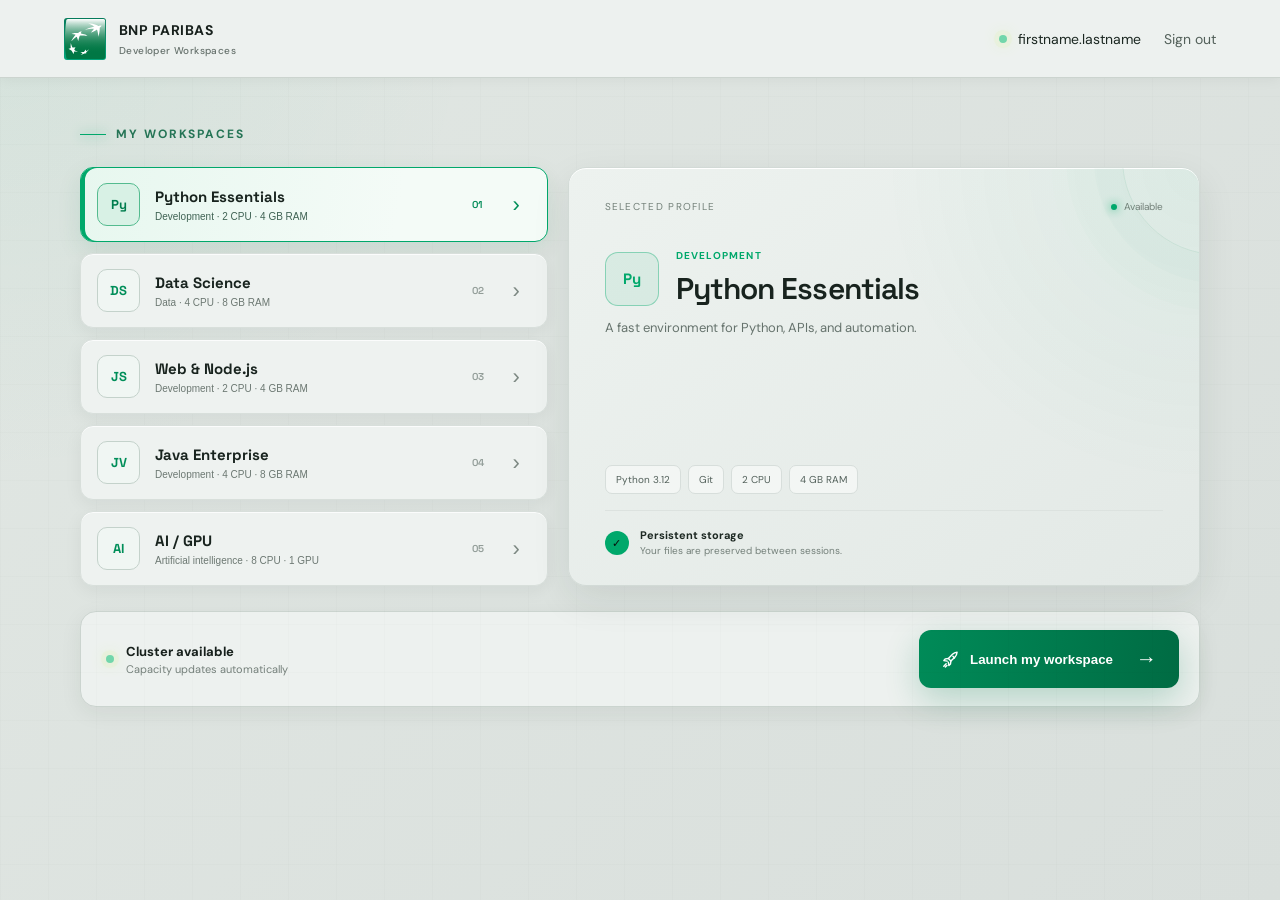
==== preview/index.html @ 2f8ab2b4 "first commit" ====
<!doctype html>
<html lang="en">
<head>
  <meta charset="utf-8"><meta name="viewport" content="width=device-width,initial-scale=1">
  <title>BNP Paribas Developer Workspaces</title>
  <link rel="stylesheet" href="../theme/static/portal.css">
</head>
<body>
  <nav class="nebula-nav"><a class="nebula-brand" href="login.html"><img class="brand-logo" src="../theme/static/bnp-paribas-logo.svg" alt=""><span class="brand-copy"><strong>BNP PARIBAS</strong><small>Developer Workspaces</small></span></a><div class="nav-user"><span class="status-dot"></span><span class="user-name">firstname.lastname</span><a class="nav-link" href="login.html">Sign out</a></div></nav>
  <main class="profile-shell"><header class="profile-header"><div class="eyebrow"><span></span> My workspaces</div></header><form><div class="native-profile-control"><label for="profile">Profile</label><select id="profile" name="profile"><option value="python" selected>Python Essentials — A fast environment for Python, APIs, and automation.</option><option value="datascience">Data Science — Pandas, SciPy, scikit-learn, and visualization.</option><option value="node">Web &amp; Node.js — Node.js and TypeScript for web applications.</option><option value="java">Java Enterprise — OpenJDK and Maven for enterprise services.</option><option value="cuda">AI / GPU — CUDA, cuDNN, and PyTorch for AI workloads.</option></select></div><div class="launch-bar"><div><span class="status-dot"></span><strong>Cluster available</strong><small>Capacity updates automatically</small></div><button type="button" class="primary-action launch-button"><span class="action-label"><svg viewBox="0 0 24 24" aria-hidden="true"><path d="M14.5 5.5c2.1-2.1 4.6-2.5 5.8-2.6-.1 1.2-.5 3.7-2.6 5.8l-5.2 5.2-3.2-3.2 5.2-5.2Z"/><path d="m9.3 10.7-3.7.5-2 2 4.2.8m4.7-.1-.5 3.7-2 2-.8-4.2M15 8l2 2M6.5 17.5l-3 3m4-1-2 2"/></svg>Launch my workspace</span><b>→</b></button></div></form></main>
  <script src="../theme/static/profiles.js"></script>
</body>
</html>
---- theme/static/portal.css ----
@font-face {
  font-family: "DM Sans";
  font-style: normal;
  font-weight: 400;
  font-display: swap;
  src: url("./fonts/dm-sans-400.ttf") format("truetype");
}
@font-face {
  font-family: "DM Sans";
  font-style: normal;
  font-weight: 500;
  font-display: swap;
  src: url("./fonts/dm-sans-500.ttf") format("truetype");
}
@font-face {
  font-family: "DM Sans";
  font-style: normal;
  font-weight: 600;
  font-display: swap;
  src: url("./fonts/dm-sans-600.ttf") format("truetype");
}
@font-face {
  font-family: "DM Sans";
  font-style: normal;
  font-weight: 700;
  font-display: swap;
  src: url("./fonts/dm-sans-700.ttf") format("truetype");
}
@font-face {
  font-family: "Space Grotesk";
  font-style: normal;
  font-weight: 500;
  font-display: swap;
  src: url("./fonts/space-grotesk-500.ttf") format("truetype");
}
@font-face {
  font-family: "Space Grotesk";
  font-style: normal;
  font-weight: 600;
  font-display: swap;
  src: url("./fonts/space-grotesk-600.ttf") format("truetype");
}
@font-face {
  font-family: "Space Grotesk";
  font-style: normal;
  font-weight: 700;
  font-display: swap;
  src: url("./fonts/space-grotesk-700.ttf") format("truetype");
}

:root {
  --ink: #f7f7fb;
  --muted: #a6a8ba;
  --panel: rgba(22, 23, 36, .76);
  --line: rgba(255, 255, 255, .11);
  --green: #00a86b;
  --green-deep: #007a4d;
  --mint: #50d5a3;
  --gold: #d6b567;
  --lime: #72d6ab;
  --bg: #0b1512;
}

* { box-sizing: border-box; }
html, body { min-height: 100%; }
html, body { overflow-x: hidden; }
body {
  margin: 0;
  color: var(--ink);
  background:
    radial-gradient(circle at 13% 12%, rgba(0, 168, 107, .20), transparent 28rem),
    radial-gradient(circle at 92% 83%, rgba(80, 213, 163, .10), transparent 27rem),
    linear-gradient(135deg, #0b1512 0%, #101916 50%, #09100e 100%);
  font-family: "DM Sans", sans-serif;
}
body::before {
  content: ""; position: fixed; inset: 0; pointer-events: none; opacity: .18;
  background-image: linear-gradient(rgba(255,255,255,.025) 1px, transparent 1px), linear-gradient(90deg, rgba(255,255,255,.025) 1px, transparent 1px);
  background-size: 48px 48px;
}
a { color: inherit; }
.container { width: 100%; max-width: none; padding: 0; }
#main { min-height: calc(100vh - 78px); }
.nebula-nav { height: 78px; padding: 0 clamp(24px, 5vw, 76px); display: flex; align-items: center; justify-content: space-between; border-bottom: 1px solid var(--line); }
.nebula-brand { display: flex; align-items: center; gap: 13px; text-decoration: none; font: 600 17px "Space Grotesk"; letter-spacing: -.02em; }
.brand-mark { width: 42px; height: 34px; position: relative; display: inline-block; border-radius: 3px; background: linear-gradient(135deg, #00a86b, #008957); overflow: hidden; }
.brand-mark i { position: absolute; color: #fff; font: 8px/1 sans-serif; transform: rotate(-15deg); }
.brand-mark i:nth-child(1) { left: 7px; top: 7px; }.brand-mark i:nth-child(2) { left: 17px; top: 12px; }.brand-mark i:nth-child(3) { right: 6px; top: 6px; }.brand-mark i:nth-child(4) { right: 7px; bottom: 5px; }
.brand-copy { display: flex; flex-direction: column; line-height: 1; }.brand-copy strong { font: 700 14px "DM Sans"; letter-spacing: .035em; }.brand-copy small { margin-top: 5px; color: #9faea8; font: 500 10px "DM Sans"; letter-spacing: .04em; }
.brand-logo { width: 42px; height: 42px; display: block; object-fit: contain; border-radius: 3px; }
.nav-user { display: flex; align-items: center; gap: 11px; color: var(--muted); font-size: 14px; }.user-name { color: var(--ink); }.nav-link { margin-left: 12px; text-decoration: none; }.nav-link:hover { color: white; }
.status-dot { width: 8px; height: 8px; display: inline-block; border-radius: 50%; background: var(--lime); box-shadow: 0 0 0 5px rgba(201,245,100,.09), 0 0 15px rgba(201,245,100,.45); }
.auth-shell { width: min(1220px, 90vw); min-height: calc(100vh - 160px); margin: auto; display: grid; grid-template-columns: 1.12fr .88fr; align-items: center; gap: 7vw; padding: 70px 0; }
.eyebrow { color: #a8c4b9; display: flex; align-items: center; gap: 10px; font-size: 12px; font-weight: 700; letter-spacing: .16em; text-transform: uppercase; }.eyebrow span { display: inline-block; width: 26px; height: 1px; background: var(--green); box-shadow: 0 0 12px var(--green); }.eyebrow.compact { font-size: 10px; }
.auth-copy h1, .profile-header h1 { margin: 22px 0 22px; font: 600 clamp(48px, 5.7vw, 82px)/.98 "Space Grotesk"; letter-spacing: -.055em; }.auth-copy h1 em { color: transparent; font-style: normal; -webkit-text-stroke: 1px #9ab8ac; }.auth-copy > p { max-width: 540px; color: var(--muted); font-size: 18px; line-height: 1.7; }
.feature-row { display: flex; gap: clamp(28px, 4vw, 58px); margin-top: 56px; }.feature-row div { display: flex; gap: 12px; align-items: flex-start; }.feature-row strong { color: var(--mint); font: 500 11px "Space Grotesk"; }.feature-row span { color: #d3d2dc; font-size: 12px; line-height: 1.45; text-transform: uppercase; letter-spacing: .07em; }
.auth-card { position: relative; overflow: hidden; padding: clamp(34px, 4vw, 58px); border: 1px solid var(--line); border-radius: 26px; background: linear-gradient(145deg, rgba(31,31,47,.9), rgba(15,16,25,.84)); box-shadow: 0 32px 100px rgba(0,0,0,.42); backdrop-filter: blur(20px); }.card-orbit { position: absolute; width: 280px; height: 280px; border: 1px solid rgba(159,122,234,.12); border-radius: 50%; right: -170px; top: -150px; box-shadow: 0 0 0 35px rgba(159,122,234,.025), 0 0 0 70px rgba(159,122,234,.02); }.card-icon { display: grid; place-items: center; width: 56px; height: 56px; margin-bottom: 35px; border-radius: 16px; color: var(--lime); font: 600 20px monospace; background: #1c1d29; border: 1px solid var(--line); box-shadow: inset 0 1px rgba(255,255,255,.05); }.auth-card h2 { margin: 14px 0 10px; font: 600 37px "Space Grotesk"; letter-spacing: -.035em; }.auth-card > p { color: var(--muted); line-height: 1.6; }
.primary-action { width: 100%; min-height: 58px; margin-top: 25px; padding: 0 22px; display: flex; align-items: center; justify-content: space-between; border: 0; border-radius: 12px; color: #111019; background: linear-gradient(100deg, #b394f0, #8f72d8); text-decoration: none; font-weight: 700; cursor: pointer; box-shadow: 0 12px 34px rgba(136,101,211,.25); transition: transform .2s, filter .2s; }.primary-action:hover { color: #111019; filter: brightness(1.08); transform: translateY(-2px); }.primary-action b { font-size: 21px; }
.trust-note { display: flex; justify-content: center; align-items: center; gap: 8px; color: #858798; font-size: 11px; margin-top: 22px; }.shield { display: grid; place-items: center; width: 16px; height: 18px; color: var(--lime); border: 1px solid #515567; border-radius: 8px 8px 10px 10px; }
.portal-footer { height: 80px; display: flex; align-items: center; justify-content: space-between; padding: 0 clamp(24px, 5vw, 76px); border-top: 1px solid var(--line); color: #676979; font-size: 11px; text-transform: uppercase; letter-spacing: .08em; }.portal-footer a { color: #a6a8b8; text-decoration: none; }
.profile-shell { width: min(1180px, 90vw); margin: 0 auto; padding: 70px 0 80px; }.profile-header { max-width: 760px; }.profile-header h1 { font-size: clamp(42px, 5vw, 67px); margin-bottom: 17px; }.profile-header > p { color: var(--muted); font-size: 17px; }
.native-profile-control > label, .native-profile-control > select, #profile { position: absolute !important; width: 1px !important; height: 1px !important; overflow: hidden !important; clip: rect(0,0,0,0) !important; opacity: 0; }
.profile-grid { display: grid; grid-template-columns: repeat(3, 1fr); gap: 18px; margin-top: 48px; }.profile-card { min-height: 330px; position: relative; overflow: hidden; display: flex; flex-direction: column; align-items: flex-start; padding: 30px; border: 1px solid var(--line); border-radius: 20px; color: var(--ink); background: linear-gradient(145deg, rgba(27,28,42,.86), rgba(16,17,25,.8)); text-align: left; cursor: pointer; transition: transform .22s, border-color .22s, background .22s; }.profile-card:hover { transform: translateY(-5px); border-color: rgba(255,255,255,.25); }.profile-card.selected { border-color: var(--accent); background: linear-gradient(145deg, color-mix(in srgb, var(--accent) 10%, #1b1c2a), #101119 70%); box-shadow: 0 18px 65px color-mix(in srgb, var(--accent) 12%, transparent); }.tone-violet { --accent: var(--violet); }.tone-cyan { --accent: var(--cyan); }.tone-lime { --accent: var(--lime); }.profile-number { position: absolute; right: 25px; top: 22px; color: #5e6070; font: 500 12px "Space Grotesk"; }.selection-mark { position: absolute; right: 21px; bottom: 22px; display: grid; place-items: center; width: 25px; height: 25px; border: 1px solid #4e5060; border-radius: 50%; color: transparent; }.selected .selection-mark { color: #101119; background: var(--accent); border-color: var(--accent); }.profile-icon { display: grid; place-items: center; width: 57px; height: 57px; margin: 20px 0 32px; border: 1px solid color-mix(in srgb, var(--accent) 32%, transparent); border-radius: 15px; color: var(--accent); background: color-mix(in srgb, var(--accent) 8%, transparent); font: 600 21px monospace; }.profile-card > strong { font: 600 23px "Space Grotesk"; }.profile-description { min-height: 48px; margin: 10px 0 25px; color: var(--muted); font-size: 13px; line-height: 1.5; }.tag-list { display: flex; flex-wrap: wrap; gap: 7px; max-width: 88%; }.tag-list i { padding: 6px 9px; border: 1px solid var(--line); border-radius: 6px; color: #aaaebe; background: rgba(255,255,255,.025); font-style: normal; font-size: 10px; }
.launch-bar { margin-top: 25px; padding: 18px 20px 18px 25px; display: flex; align-items: center; justify-content: space-between; border: 1px solid var(--line); border-radius: 16px; background: rgba(20,21,31,.72); }.launch-bar > div { display: grid; grid-template-columns: 20px auto; align-items: center; }.launch-bar .status-dot { grid-row: 1 / 3; }.launch-bar strong { font-size: 13px; }.launch-bar small { color: #777989; font-size: 11px; margin-top: 2px; }.launch-button { width: auto; min-width: 260px; margin: 0; }
@media (max-width: 850px) { .auth-shell { grid-template-columns: 1fr; padding: 50px 0; }.auth-copy h1 { font-size: 52px; }.feature-row { margin-top: 35px; }.auth-card-wrap { max-width: 560px; width: 100%; }.profile-grid { grid-template-columns: 1fr; }.profile-card { min-height: 260px; }.launch-bar { align-items: stretch; gap: 18px; flex-direction: column; }.launch-button { width: 100%; }.nav-user .user-name { display: none; } }
@media (max-width: 540px) { .nebula-nav { height: 68px; }.nebula-brand { font-size: 14px; }.auth-copy h1 { font-size: 42px; }.feature-row { gap: 16px; flex-wrap: wrap; }.portal-footer { padding: 0 20px; }.portal-footer span { display: none; }.profile-shell { width: 88vw; padding-top: 48px; } }

/* BNP Paribas visual identity */
.auth-card { background: linear-gradient(145deg, rgba(24,40,34,.92), rgba(12,22,19,.86)); }
.card-orbit { border-color: rgba(0,168,107,.13); box-shadow: 0 0 0 35px rgba(0,168,107,.025), 0 0 0 70px rgba(0,168,107,.02); }
.primary-action { color: #fff; background: linear-gradient(100deg, #008b58, #006b43); box-shadow: 0 12px 34px rgba(0,120,76,.24); }
.primary-action:hover { color: #fff; }
.tone-green { --accent: var(--green); }
.tone-mint { --accent: var(--mint); }
.tone-blue { --accent: #5aa9e6; }
.tone-orange { --accent: #f0a35e; }
.tone-gold { --accent: var(--gold); }
@media (min-width: 851px) { .profile-grid { grid-template-columns: repeat(6, 1fr); }.profile-card { grid-column: span 2; }.profile-card:nth-child(4) { grid-column: 2 / span 2; }.profile-card:nth-child(5) { grid-column: 4 / span 2; } }

/* Dual SSO + LDAP authentication */
.auth-card { padding: clamp(30px, 3.2vw, 46px); }
.auth-card .card-icon { margin-bottom: 25px; }
.auth-card .primary-action { margin-top: 20px; }
.auth-divider { display: flex; align-items: center; gap: 13px; margin: 22px 0 18px; color: #76827d; font-size: 10px; text-transform: uppercase; letter-spacing: .08em; white-space: nowrap; }
.auth-divider::before, .auth-divider::after { content: ""; height: 1px; flex: 1; background: var(--line); }
.ldap-form { display: grid; grid-template-columns: 1fr 1fr; gap: 8px 12px; }
.ldap-form label { color: #aebbb6; font-size: 11px; font-weight: 600; }
.ldap-form input { width: 100%; height: 44px; padding: 0 13px; border: 1px solid rgba(255,255,255,.13); border-radius: 9px; outline: 0; color: var(--ink); background: rgba(4,13,10,.5); font: 500 14px "DM Sans"; }
.ldap-form input:focus { border-color: var(--green); box-shadow: 0 0 0 3px rgba(0,168,107,.11); }
.secondary-action { grid-column: 1 / -1; min-height: 46px; margin-top: 8px; padding: 0 15px; display: flex; justify-content: space-between; align-items: center; border: 1px solid rgba(80,213,163,.34); border-radius: 9px; color: #dce7e2; background: rgba(0,168,107,.07); font-weight: 700; cursor: pointer; }
.secondary-action:hover { border-color: var(--mint); background: rgba(0,168,107,.13); }
.auth-submit { grid-column: 1 / -1; margin-top: 8px !important; }
.sso-action { width: 100%; text-decoration: none; }
.sso-action:hover { color: #fff; text-decoration: none; }
.login-error { margin-bottom: 13px; padding: 9px 11px; border: 1px solid rgba(255,112,112,.3); border-radius: 8px; color: #ffc2c2; background: rgba(170,45,45,.12); font-size: 12px; }

/* Compact master/detail profile selector */
.profile-shell { width: min(1120px, 90vw); }
.profile-header h1 { font-size: clamp(40px, 4.2vw, 60px); }
.profile-picker { display: grid; grid-template-columns: minmax(330px, .85fr) minmax(430px, 1.15fr); gap: 20px; margin-top: 42px; }
.profile-list { display: flex; flex-direction: column; gap: 9px; }
.profile-row { --accent: var(--green); position: relative; min-height: 75px; display: grid; grid-template-columns: 45px 1fr 28px 18px; gap: 13px; align-items: center; padding: 12px 16px; border: 1px solid var(--line); border-radius: 13px; color: var(--ink); background: rgba(20,30,27,.72); text-align: left; cursor: pointer; transition: border-color .18s, background .18s, transform .18s; }
.profile-row:hover { transform: translateX(3px); border-color: rgba(255,255,255,.22); }
.profile-row.selected { border-color: color-mix(in srgb, var(--accent) 75%, white); background: color-mix(in srgb, var(--accent) 9%, rgba(20,30,27,.9)); box-shadow: inset 3px 0 var(--accent); }
.row-icon { width: 43px; height: 43px; display: grid; place-items: center; border: 1px solid color-mix(in srgb, var(--accent) 38%, transparent); border-radius: 10px; color: var(--accent); background: color-mix(in srgb, var(--accent) 8%, transparent); font: 700 13px "Space Grotesk"; }
.row-copy { min-width: 0; display: flex; flex-direction: column; gap: 5px; }.row-copy strong { font: 600 15px "Space Grotesk"; }.row-copy small { overflow: hidden; color: #848f8a; font-size: 10px; white-space: nowrap; text-overflow: ellipsis; }
.row-index { color: #59625e; font: 600 10px "Space Grotesk"; }.row-arrow { color: #64706b; font-size: 22px; }.selected .row-arrow { color: var(--accent); }
.profile-detail { --accent: var(--green); min-height: 410px; position: relative; overflow: hidden; padding: 32px 36px; border: 1px solid color-mix(in srgb, var(--accent) 32%, var(--line)); border-radius: 18px; background: radial-gradient(circle at 100% 0, color-mix(in srgb, var(--accent) 12%, transparent), transparent 45%), linear-gradient(145deg, rgba(24,36,32,.92), rgba(12,20,18,.9)); }
.profile-detail::after { content: ""; position: absolute; width: 190px; height: 190px; right: -115px; top: -105px; border: 1px solid color-mix(in srgb, var(--accent) 17%, transparent); border-radius: 50%; box-shadow: 0 0 0 28px color-mix(in srgb, var(--accent) 2.5%, transparent), 0 0 0 56px color-mix(in srgb, var(--accent) 1.5%, transparent); }
.detail-top { display: flex; justify-content: space-between; align-items: center; }.detail-label { color: #7f8c86; font-size: 10px; text-transform: uppercase; letter-spacing: .13em; }.detail-status { display: flex; align-items: center; gap: 7px; color: #9aada5; font-size: 10px; }.detail-status i { width: 6px; height: 6px; border-radius: 50%; background: var(--accent); box-shadow: 0 0 10px var(--accent); }
.detail-icon { width: 54px; height: 54px; margin-top: 37px; display: grid; place-items: center; border: 1px solid color-mix(in srgb, var(--accent) 38%, transparent); border-radius: 13px; color: var(--accent); background: color-mix(in srgb, var(--accent) 8%, transparent); font: 700 15px "Space Grotesk"; }.detail-category { margin: 26px 0 7px; color: var(--accent); font-size: 10px; font-weight: 700; text-transform: uppercase; letter-spacing: .12em; }.profile-detail h2 { margin: 0; font: 600 30px "Space Grotesk"; letter-spacing: -.03em; }.detail-description { min-height: 42px; margin: 10px 0 22px; color: #9aa7a1; font-size: 13px; line-height: 1.6; }.detail-tags { display: flex; flex-wrap: wrap; gap: 7px; }.detail-tags span { padding: 7px 10px; border: 1px solid var(--line); border-radius: 7px; color: #b2bdb8; background: rgba(255,255,255,.025); font-size: 10px; }.detail-note { position: absolute; left: 36px; right: 36px; bottom: 28px; display: flex; gap: 11px; align-items: center; padding-top: 17px; border-top: 1px solid var(--line); }.detail-note > span { width: 24px; height: 24px; display: grid; place-items: center; border-radius: 50%; color: #07110d; background: var(--accent); font-size: 11px; }.detail-note p { display: flex; flex-direction: column; margin: 0; }.detail-note strong { font-size: 11px; }.detail-note small { margin-top: 2px; color: #77827d; font-size: 10px; }
.detail-heading { display: flex; align-items: center; gap: 17px; margin-top: 36px; }
.detail-heading .detail-icon { flex: 0 0 54px; margin: 0; }
.detail-heading .detail-category { margin: 0 0 7px; }
.profile-detail .detail-tags { position: absolute; left: 36px; right: 36px; bottom: 91px; }
.profile-picker + .launch-bar { margin-top: 18px; }
@media (max-width: 850px) { .profile-picker { grid-template-columns: 1fr; }.profile-detail { min-height: 380px; }.ldap-form { grid-template-columns: 1fr; }.ldap-form .secondary-action { grid-column: 1; } }

/* Neutral surfaces: BNP green is reserved for actions and active states. */
body {
  background:
    radial-gradient(circle at 8% 8%, rgba(0,168,107,.075), transparent 25rem),
    radial-gradient(circle at 92% 85%, rgba(84,105,98,.08), transparent 28rem),
    linear-gradient(135deg, #111315 0%, #17191b 48%, #101214 100%);
}
.nebula-nav { background: rgba(15,17,18,.68); backdrop-filter: blur(16px); }
.auth-card {
  background: linear-gradient(145deg, rgba(31,34,35,.95), rgba(20,22,23,.92));
  box-shadow: 0 32px 100px rgba(0,0,0,.36);
}
.card-orbit { border-color: rgba(255,255,255,.07); box-shadow: 0 0 0 35px rgba(255,255,255,.014), 0 0 0 70px rgba(255,255,255,.009); }
.ldap-form input { background: rgba(7,8,9,.48); }
.secondary-action { background: rgba(255,255,255,.025); }
.secondary-action:hover { background: rgba(0,168,107,.07); }
.profile-list { gap: 11px; }
.profile-row {
  border-color: #3b4143;
  background: linear-gradient(100deg, #262a2c, #222628);
  box-shadow: 0 5px 16px rgba(0,0,0,.16), inset 0 1px rgba(255,255,255,.025);
}
.profile-row:hover {
  border-color: #68716e;
  background: linear-gradient(100deg, #2d3234, #272b2d);
}
.profile-row.selected {
  border-color: color-mix(in srgb, var(--accent) 82%, white);
  background: linear-gradient(100deg, color-mix(in srgb, var(--accent) 18%, #272b2c), #222a27 65%);
  box-shadow: inset 4px 0 var(--accent), 0 8px 24px rgba(0,0,0,.24), 0 0 0 1px color-mix(in srgb, var(--accent) 16%, transparent);
}
.row-copy strong { color: #f7faf8; font-weight: 700; }
.row-copy small { color: #b2bbb7; }
.row-index { color: #929b97; }
.row-arrow { color: #a2aaa6; }
.row-icon { background: #1a211f; border-color: color-mix(in srgb, var(--accent) 58%, #46504c); color: color-mix(in srgb, var(--accent) 82%, white); }
.profile-row.selected .row-copy strong { color: #fff; }
.profile-row.selected .row-copy small { color: #d0d8d4; }
.profile-row.selected .row-index { color: color-mix(in srgb, var(--accent) 65%, white); }
.profile-detail {
  border-color: #43494b;
  background:
    radial-gradient(circle at 100% 0, color-mix(in srgb, var(--accent) 6%, transparent), transparent 42%),
    linear-gradient(145deg, #242829, #1c1f20);
  box-shadow: 0 12px 35px rgba(0,0,0,.22), inset 0 1px rgba(255,255,255,.025);
}

/* Light corporate workspace selector */
body.profile-page {
  --ink: #17201c;
  --muted: #68736e;
  --line: #d9dfdc;
  color: var(--ink);
  background:
    radial-gradient(circle at 0 0, rgba(0,150,95,.055), transparent 30rem),
    linear-gradient(135deg, #e1e7e3, #d9dfdc);
}
body.profile-page::before { opacity: .55; background-image: linear-gradient(rgba(25,45,36,.025) 1px, transparent 1px), linear-gradient(90deg, rgba(25,45,36,.025) 1px, transparent 1px); }
.profile-page .nebula-nav { border-color: #ccd4cf; background: rgba(238,242,240,.96); box-shadow: 0 1px 14px rgba(20,35,29,.055); }
.profile-page .brand-copy strong { color: #17201c; }.profile-page .brand-copy small { color: #66716c; }
.profile-page .nav-user { color: #64706a; }.profile-page .nav-user .user-name { color: #1c2822; }.profile-page .nav-link { color: #53605a; }
.profile-page .profile-header .eyebrow { color: #247455; }
.profile-page .profile-header h1 { color: #16221c; }
.profile-page .profile-header > p { color: #65716b; }
.profile-page .profile-row {
  border-color: #d8dfdb;
  color: #19241f;
  background: #eef2f0;
  box-shadow: 0 5px 18px rgba(26,45,36,.055), inset 0 1px rgba(255,255,255,.8);
}
.profile-page .profile-row:hover { border-color: #9eaaa4; background: #fafbfa; box-shadow: 0 8px 24px rgba(26,45,36,.09); }
.profile-page .profile-row.selected {
  border-color: #00a86b;
  background: linear-gradient(100deg, #e7f7ef, #f4fbf7 68%);
  box-shadow: inset 4px 0 #00a86b, 0 9px 25px rgba(0,120,76,.11);
}
.profile-page .row-icon { border-color: #c4d2cb; color: #008e59; background: #f0f6f3; }
.profile-page .profile-row.selected .row-icon { border-color: #54bb8f; color: #007d4e; background: #d8f1e5; }
.profile-page .row-copy strong, .profile-page .profile-row.selected .row-copy strong { color: #18231e; }
.profile-page .row-copy small { color: #6c7872; }.profile-page .profile-row.selected .row-copy small { color: #3f6253; }
.profile-page .row-index { color: #929d98; }.profile-page .profile-row.selected .row-index { color: #008b57; }
.profile-page .row-arrow { color: #7c8882; }.profile-page .selected .row-arrow { color: #008e59; }
.profile-page .profile-detail {
  --ink: #17201c;
  --muted: #68736e;
  border-color: #d2dad6;
  color: #17201c;
  background:
    radial-gradient(circle at 100% 0, rgba(0,168,107,.055), transparent 42%),
    linear-gradient(145deg, #edf2ef, #e3e9e6);
  box-shadow: 0 14px 38px rgba(26,45,36,.09), inset 0 1px #fff;
}
.profile-page .profile-detail::after { border-color: rgba(0,142,89,.1); box-shadow: 0 0 0 28px rgba(0,142,89,.018), 0 0 0 56px rgba(0,142,89,.01); }
.profile-page .profile-detail h2 { color: #18231e; }
.profile-page .detail-description { color: #66736d; }
.profile-page .detail-label, .profile-page .detail-status { color: #738079; }
.profile-page .detail-tags span { border-color: #d7dedb; color: #52605a; background: #f3f6f4; }
.profile-page .detail-note { border-color: #dce2df; }.profile-page .detail-note strong { color: #1c2822; }.profile-page .detail-note small { color: #75817b; }
.profile-page .launch-bar { border-color: #cbd4cf; color: #17201c; background: #edf1ef; box-shadow: 0 6px 22px rgba(26,45,36,.065); }
.profile-page .profile-shell { padding-top: 48px; }
.profile-page .profile-picker { margin-top: 25px; }
.profile-picker > *, .auth-shell > * { min-width: 0; }

/* Authentication page aligned with the light workspace theme. */
body.auth-page {
  --ink: #17201c;
  --muted: #68736e;
  --line: #ccd5d0;
  color: var(--ink);
  background:
    radial-gradient(circle at 0 0, rgba(0,150,95,.065), transparent 30rem),
    linear-gradient(135deg, #e1e7e3, #d9dfdc);
}
body.auth-page::before { opacity: .55; background-image: linear-gradient(rgba(25,45,36,.025) 1px, transparent 1px), linear-gradient(90deg, rgba(25,45,36,.025) 1px, transparent 1px); }
.auth-page .nebula-nav { border-color: #ccd4cf; background: rgba(238,242,240,.96); box-shadow: 0 1px 14px rgba(20,35,29,.055); }
.auth-page .brand-copy strong { color: #17201c; }.auth-page .brand-copy small { color: #66716c; }
.auth-page .auth-copy .eyebrow { color: #247455; }
.auth-page .auth-copy h1 { color: #245f4a; }
.auth-page .auth-copy .headline-solid {
  color: transparent;
  background: linear-gradient(100deg, #245f4a 0%, #087b56 55%, #00a86b 100%);
  -webkit-background-clip: text;
  background-clip: text;
  filter: drop-shadow(0 5px 13px rgba(0,100,63,.09));
}
.auth-page .auth-copy h1 em { -webkit-text-stroke-color: #60736a; }
.auth-page .auth-copy > p { color: #5f6c66; }
.auth-page .feature-row span { color: #44534c; }.auth-page .feature-row strong { color: #008e59; }
.auth-page .auth-card {
  border-color: #cbd4cf;
  color: #17201c;
  background:
    radial-gradient(circle at 100% 0, rgba(0,168,107,.055), transparent 40%),
    linear-gradient(145deg, #edf2ef, #e3e9e6);
  box-shadow: 0 18px 48px rgba(26,45,36,.13), inset 0 1px rgba(255,255,255,.8);
}
.auth-page .card-orbit { border-color: rgba(0,142,89,.1); box-shadow: 0 0 0 35px rgba(0,142,89,.018), 0 0 0 70px rgba(0,142,89,.01); }
.auth-page .card-icon { color: #008e59; border-color: #b9ccc2; background: #dce9e2; }
.auth-page .auth-card-header { position: relative; z-index: 1; display: flex; align-items: center; gap: 17px; }
.auth-page .auth-card-header .card-icon { flex: 0 0 56px; margin: 0; }
.auth-page .auth-card-header h2 { margin: 0 0 9px; color: #17201c; font: 600 24px "Space Grotesk"; letter-spacing: -.025em; }
.auth-page .auth-card-header .eyebrow { font-size: 9px; }
.auth-page .auth-card .eyebrow { color: #247455; }.auth-page .auth-card h2 { color: #17201c; }.auth-page .auth-card > p { color: #5e6c65; }
.auth-page .ldap-form { grid-template-columns: 1fr; gap: 7px; }
.auth-page .auth-card > .ldap-form { margin-top: 25px; }
.auth-page .ldap-form label { color: #43524b; margin-top: 5px; }
.auth-page .ldap-form input { height: 47px; border-color: #bfc9c4; color: #18231e; background: #f7f9f8; }
.auth-page .ldap-form input:focus { border-color: #00a86b; background: #fff; }
.auth-page .auth-submit { grid-column: 1; }
.auth-page .auth-divider { color: #77847e; }.auth-page .auth-divider::before, .auth-page .auth-divider::after { background: #c8d0cc; }
.auth-page .sso-action { border-color: #aebdb6; color: #26342d; background: rgba(255,255,255,.35); }
.auth-page .sso-action:hover { color: #17201c; border-color: #6b8378; background: rgba(255,255,255,.58); }
.action-label { display: inline-flex; align-items: center; gap: 10px; }
.action-label svg { width: 19px; height: 19px; fill: none; stroke: currentColor; stroke-width: 1.8; stroke-linecap: round; stroke-linejoin: round; }
.auth-page .trust-note { color: #64716b; }.auth-page .shield { border-color: #96aaa0; }
.auth-page .portal-footer { border-color: #cbd3cf; color: #64716b; }.auth-page .portal-footer a { color: #405149; }

@media (min-width: 851px) and (max-width: 1100px) {
  .auth-shell { width: 92vw; gap: 4vw; }
  .auth-copy h1 { font-size: clamp(45px, 5.3vw, 64px); }
  .auth-card { padding: 34px; }
  .profile-shell { width: 92vw; }
  .profile-picker { grid-template-columns: minmax(320px, .82fr) minmax(390px, 1.18fr); }
}

@media (max-width: 850px) {
  .auth-shell { width: min(92vw, 650px); gap: 42px; align-items: start; }
  .auth-copy h1 { font-size: clamp(42px, 9vw, 60px); }
  .auth-card-wrap { margin: 0 auto; }
  .profile-page .profile-shell { width: min(92vw, 680px); }
  .profile-picker { gap: 16px; }
  .profile-detail { min-height: 390px; }
}

@media (max-width: 540px) {
  .nebula-nav { padding: 0 16px; }
  .brand-logo { width: 38px; height: 38px; }
  .brand-copy strong { font-size: 12px; }.brand-copy small { font-size: 8px; }
  .auth-shell { width: 92vw; padding: 36px 0 48px; }
  .auth-copy h1 { font-size: clamp(36px, 11vw, 48px); }
  .auth-copy > p { font-size: 15px; }
  .feature-row { display: grid; grid-template-columns: repeat(3, 1fr); gap: 10px; }
  .feature-row div { gap: 7px; }.feature-row span { font-size: 9px; }
  .auth-card { padding: 26px 24px; border-radius: 20px; }
  .auth-page .auth-card-header h2 { font-size: 21px; }
  .profile-page .profile-shell { width: 94vw; padding: 36px 0 48px; }
  .profile-row { grid-template-columns: 43px minmax(0, 1fr) 22px 12px; gap: 10px; padding: 11px 13px; }
  .row-copy strong { font-size: 14px; }.row-copy small { font-size: 9px; }
  .profile-detail { min-height: 390px; padding: 27px 24px; }
  .detail-heading { margin-top: 30px; }
  .profile-detail .detail-tags { left: 24px; right: 24px; bottom: 92px; }
  .detail-note { left: 24px; right: 24px; }
  .launch-bar { padding: 17px; }
  .launch-button { min-width: 0; }
}
.profile-page .launch-bar small { color: #75807b; }
.launch-bar { background: rgba(25,28,29,.9); }
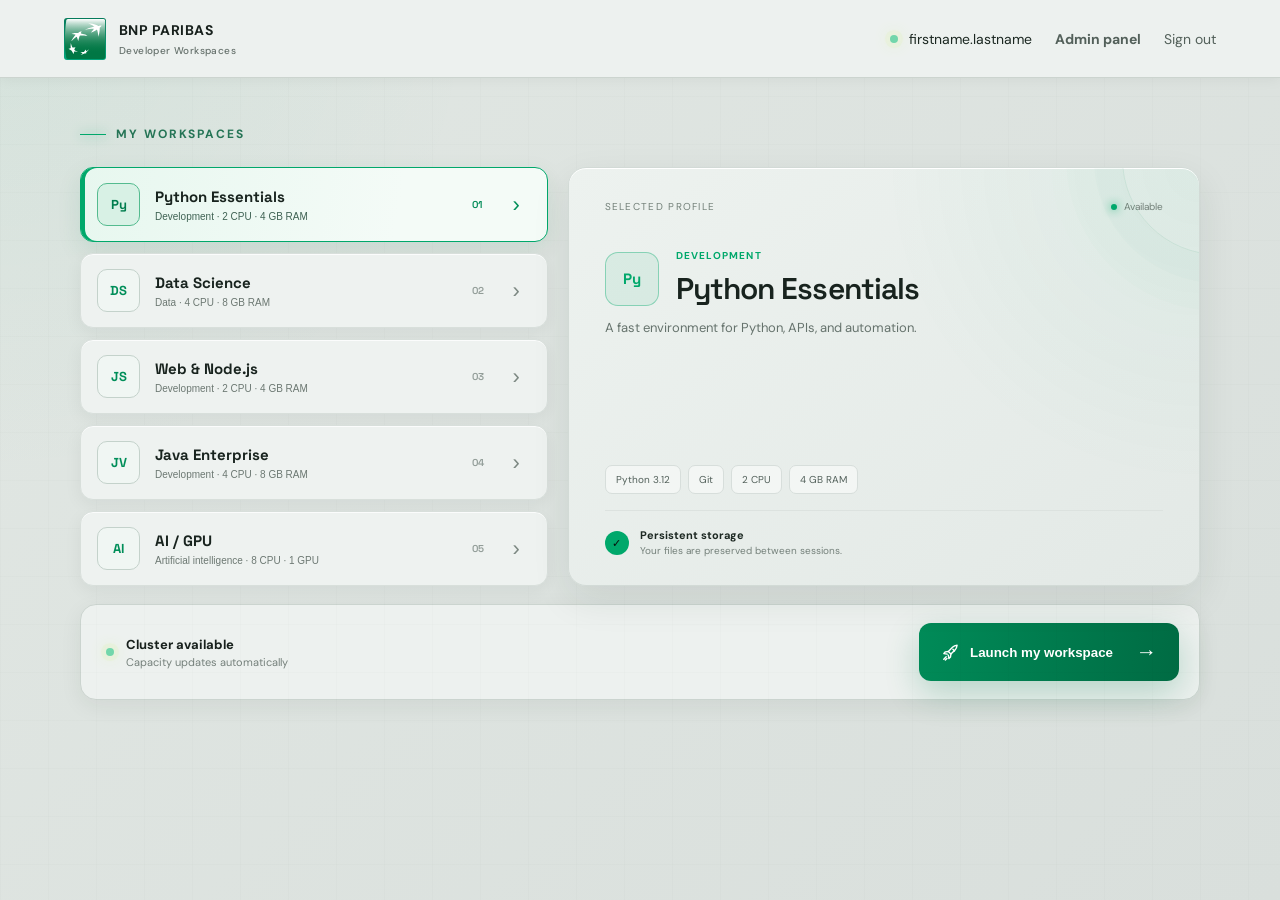
==== commit 5d97ba79: "feat: integrate JupyterHub admin panel" ====
--- a/preview/index.html
+++ b/preview/index.html
@@ -6,7 +6,7 @@
   <link rel="stylesheet" href="../theme/static/portal.css">
 </head>
 <body>
-  <nav class="nebula-nav"><a class="nebula-brand" href="login.html"><img class="brand-logo" src="../theme/static/bnp-paribas-logo.svg" alt=""><span class="brand-copy"><strong>BNP PARIBAS</strong><small>Developer Workspaces</small></span></a><div class="nav-user"><span class="status-dot"></span><span class="user-name">firstname.lastname</span><a class="nav-link" href="login.html">Sign out</a></div></nav>
+  <nav class="nebula-nav"><a class="nebula-brand" href="login.html"><img class="brand-logo" src="../theme/static/bnp-paribas-logo.svg" alt=""><span class="brand-copy"><strong>BNP PARIBAS</strong><small>Developer Workspaces</small></span></a><div class="nav-user"><span class="status-dot"></span><span class="user-name">firstname.lastname</span><a class="nav-link nav-link-admin" href="#admin">Admin panel</a><a class="nav-link" href="login.html">Sign out</a></div></nav>
   <main class="profile-shell"><header class="profile-header"><div class="eyebrow"><span></span> My workspaces</div></header><form><div class="native-profile-control"><label for="profile">Profile</label><select id="profile" name="profile"><option value="python" selected>Python Essentials — A fast environment for Python, APIs, and automation.</option><option value="datascience">Data Science — Pandas, SciPy, scikit-learn, and visualization.</option><option value="node">Web &amp; Node.js — Node.js and TypeScript for web applications.</option><option value="java">Java Enterprise — OpenJDK and Maven for enterprise services.</option><option value="cuda">AI / GPU — CUDA, cuDNN, and PyTorch for AI workloads.</option></select></div><div class="launch-bar"><div><span class="status-dot"></span><strong>Cluster available</strong><small>Capacity updates automatically</small></div><button type="button" class="primary-action launch-button"><span class="action-label"><svg viewBox="0 0 24 24" aria-hidden="true"><path d="M14.5 5.5c2.1-2.1 4.6-2.5 5.8-2.6-.1 1.2-.5 3.7-2.6 5.8l-5.2 5.2-3.2-3.2 5.2-5.2Z"/><path d="m9.3 10.7-3.7.5-2 2 4.2.8m4.7-.1-.5 3.7-2 2-.8-4.2M15 8l2 2M6.5 17.5l-3 3m4-1-2 2"/></svg>Launch my workspace</span><b>→</b></button></div></form></main>
   <script src="../theme/static/profiles.js"></script>
 </body>
--- a/theme/static/portal.css
+++ b/theme/static/portal.css
@@ -88,7 +88,7 @@
 .brand-mark i:nth-child(1) { left: 7px; top: 7px; }.brand-mark i:nth-child(2) { left: 17px; top: 12px; }.brand-mark i:nth-child(3) { right: 6px; top: 6px; }.brand-mark i:nth-child(4) { right: 7px; bottom: 5px; }
 .brand-copy { display: flex; flex-direction: column; line-height: 1; }.brand-copy strong { font: 700 14px "DM Sans"; letter-spacing: .035em; }.brand-copy small { margin-top: 5px; color: #9faea8; font: 500 10px "DM Sans"; letter-spacing: .04em; }
 .brand-logo { width: 42px; height: 42px; display: block; object-fit: contain; border-radius: 3px; }
-.nav-user { display: flex; align-items: center; gap: 11px; color: var(--muted); font-size: 14px; }.user-name { color: var(--ink); }.nav-link { margin-left: 12px; text-decoration: none; }.nav-link:hover { color: white; }
+.nav-user { display: flex; align-items: center; gap: 11px; color: var(--muted); font-size: 14px; }.user-name { color: var(--ink); }.nav-link { margin-left: 12px; text-decoration: none; }.nav-link:hover { color: white; }.nav-link-admin { color: var(--green-deep); font-weight: 700; }
 .status-dot { width: 8px; height: 8px; display: inline-block; border-radius: 50%; background: var(--lime); box-shadow: 0 0 0 5px rgba(201,245,100,.09), 0 0 15px rgba(201,245,100,.45); }
 .auth-shell { width: min(1220px, 90vw); min-height: calc(100vh - 160px); margin: auto; display: grid; grid-template-columns: 1.12fr .88fr; align-items: center; gap: 7vw; padding: 70px 0; }
 .eyebrow { color: #a8c4b9; display: flex; align-items: center; gap: 10px; font-size: 12px; font-weight: 700; letter-spacing: .16em; text-transform: uppercase; }.eyebrow span { display: inline-block; width: 26px; height: 1px; background: var(--green); box-shadow: 0 0 12px var(--green); }.eyebrow.compact { font-size: 10px; }
@@ -99,11 +99,11 @@
 .trust-note { display: flex; justify-content: center; align-items: center; gap: 8px; color: #858798; font-size: 11px; margin-top: 22px; }.shield { display: grid; place-items: center; width: 16px; height: 18px; color: var(--lime); border: 1px solid #515567; border-radius: 8px 8px 10px 10px; }
 .portal-footer { height: 80px; display: flex; align-items: center; justify-content: space-between; padding: 0 clamp(24px, 5vw, 76px); border-top: 1px solid var(--line); color: #676979; font-size: 11px; text-transform: uppercase; letter-spacing: .08em; }.portal-footer a { color: #a6a8b8; text-decoration: none; }
 .profile-shell { width: min(1180px, 90vw); margin: 0 auto; padding: 70px 0 80px; }.profile-header { max-width: 760px; }.profile-header h1 { font-size: clamp(42px, 5vw, 67px); margin-bottom: 17px; }.profile-header > p { color: var(--muted); font-size: 17px; }
-.native-profile-control > label, .native-profile-control > select, #profile { position: absolute !important; width: 1px !important; height: 1px !important; overflow: hidden !important; clip: rect(0,0,0,0) !important; opacity: 0; }
+.native-profile-control { position: absolute !important; width: 1px !important; height: 1px !important; overflow: hidden !important; clip: rect(0,0,0,0) !important; clip-path: inset(50%) !important; white-space: nowrap !important; }
 .profile-grid { display: grid; grid-template-columns: repeat(3, 1fr); gap: 18px; margin-top: 48px; }.profile-card { min-height: 330px; position: relative; overflow: hidden; display: flex; flex-direction: column; align-items: flex-start; padding: 30px; border: 1px solid var(--line); border-radius: 20px; color: var(--ink); background: linear-gradient(145deg, rgba(27,28,42,.86), rgba(16,17,25,.8)); text-align: left; cursor: pointer; transition: transform .22s, border-color .22s, background .22s; }.profile-card:hover { transform: translateY(-5px); border-color: rgba(255,255,255,.25); }.profile-card.selected { border-color: var(--accent); background: linear-gradient(145deg, color-mix(in srgb, var(--accent) 10%, #1b1c2a), #101119 70%); box-shadow: 0 18px 65px color-mix(in srgb, var(--accent) 12%, transparent); }.tone-violet { --accent: var(--violet); }.tone-cyan { --accent: var(--cyan); }.tone-lime { --accent: var(--lime); }.profile-number { position: absolute; right: 25px; top: 22px; color: #5e6070; font: 500 12px "Space Grotesk"; }.selection-mark { position: absolute; right: 21px; bottom: 22px; display: grid; place-items: center; width: 25px; height: 25px; border: 1px solid #4e5060; border-radius: 50%; color: transparent; }.selected .selection-mark { color: #101119; background: var(--accent); border-color: var(--accent); }.profile-icon { display: grid; place-items: center; width: 57px; height: 57px; margin: 20px 0 32px; border: 1px solid color-mix(in srgb, var(--accent) 32%, transparent); border-radius: 15px; color: var(--accent); background: color-mix(in srgb, var(--accent) 8%, transparent); font: 600 21px monospace; }.profile-card > strong { font: 600 23px "Space Grotesk"; }.profile-description { min-height: 48px; margin: 10px 0 25px; color: var(--muted); font-size: 13px; line-height: 1.5; }.tag-list { display: flex; flex-wrap: wrap; gap: 7px; max-width: 88%; }.tag-list i { padding: 6px 9px; border: 1px solid var(--line); border-radius: 6px; color: #aaaebe; background: rgba(255,255,255,.025); font-style: normal; font-size: 10px; }
 .launch-bar { margin-top: 25px; padding: 18px 20px 18px 25px; display: flex; align-items: center; justify-content: space-between; border: 1px solid var(--line); border-radius: 16px; background: rgba(20,21,31,.72); }.launch-bar > div { display: grid; grid-template-columns: 20px auto; align-items: center; }.launch-bar .status-dot { grid-row: 1 / 3; }.launch-bar strong { font-size: 13px; }.launch-bar small { color: #777989; font-size: 11px; margin-top: 2px; }.launch-button { width: auto; min-width: 260px; margin: 0; }
 @media (max-width: 850px) { .auth-shell { grid-template-columns: 1fr; padding: 50px 0; }.auth-copy h1 { font-size: 52px; }.feature-row { margin-top: 35px; }.auth-card-wrap { max-width: 560px; width: 100%; }.profile-grid { grid-template-columns: 1fr; }.profile-card { min-height: 260px; }.launch-bar { align-items: stretch; gap: 18px; flex-direction: column; }.launch-button { width: 100%; }.nav-user .user-name { display: none; } }
-@media (max-width: 540px) { .nebula-nav { height: 68px; }.nebula-brand { font-size: 14px; }.auth-copy h1 { font-size: 42px; }.feature-row { gap: 16px; flex-wrap: wrap; }.portal-footer { padding: 0 20px; }.portal-footer span { display: none; }.profile-shell { width: 88vw; padding-top: 48px; } }
+@media (max-width: 540px) { .nebula-nav { height: 68px; }.nebula-brand { font-size: 14px; }.nav-user { gap: 8px; }.nav-link { margin-left: 4px; }.auth-copy h1 { font-size: 42px; }.feature-row { gap: 16px; flex-wrap: wrap; }.portal-footer { padding: 0 20px; }.portal-footer span { display: none; }.profile-shell { width: 88vw; padding-top: 48px; } }
 
 /* BNP Paribas visual identity */
 .auth-card { background: linear-gradient(145deg, rgba(24,40,34,.92), rgba(12,22,19,.86)); }
@@ -132,7 +132,11 @@
 .auth-submit { grid-column: 1 / -1; margin-top: 8px !important; }
 .sso-action { width: 100%; text-decoration: none; }
 .sso-action:hover { color: #fff; text-decoration: none; }
-.login-error { margin-bottom: 13px; padding: 9px 11px; border: 1px solid rgba(255,112,112,.3); border-radius: 8px; color: #ffc2c2; background: rgba(170,45,45,.12); font-size: 12px; }
+.login-error { margin: 20px 0 0; padding: 12px 14px; display: flex; align-items: flex-start; gap: 11px; border: 1px solid rgba(255,112,112,.3); border-radius: 10px; color: #ffc2c2; background: rgba(170,45,45,.12); font-size: 12px; }
+.login-error svg { flex: 0 0 20px; width: 20px; height: 20px; fill: none; stroke: currentColor; stroke-width: 1.8; stroke-linecap: round; stroke-linejoin: round; }
+.login-error div { display: flex; flex-direction: column; gap: 2px; }
+.login-error strong { font-size: 12px; line-height: 1.35; }
+.login-error span { line-height: 1.45; }
 
 /* Compact master/detail profile selector */
 .profile-shell { width: min(1120px, 90vw); }
@@ -158,12 +162,15 @@
 
 /* Neutral surfaces: BNP green is reserved for actions and active states. */
 body {
-  background:
-    radial-gradient(circle at 8% 8%, rgba(0,168,107,.075), transparent 25rem),
-    radial-gradient(circle at 92% 85%, rgba(84,105,98,.08), transparent 28rem),
-    linear-gradient(135deg, #111315 0%, #17191b 48%, #101214 100%);
-}
-.nebula-nav { background: rgba(15,17,18,.68); backdrop-filter: blur(16px); }
+  --ink: #17201c;
+  --muted: #68736e;
+  --line: #d9dfdc;
+  color: var(--ink);
+  background: radial-gradient(circle at 0 0, rgba(0,150,95,.055), transparent 30rem), linear-gradient(135deg, #e1e7e3, #d9dfdc);
+}
+.nebula-nav { border-color: #ccd4cf; background: rgba(238,242,240,.96); box-shadow: 0 1px 14px rgba(20,35,29,.055); backdrop-filter: blur(16px); }
+.brand-copy strong { color: #17201c; }.brand-copy small { color: #66716c; }
+.nav-user { color: #64706a; }.nav-user .user-name { color: #1c2822; }.nav-link { color: #53605a; }
 .auth-card {
   background: linear-gradient(145deg, rgba(31,34,35,.95), rgba(20,22,23,.92));
   box-shadow: 0 32px 100px rgba(0,0,0,.36);
@@ -271,6 +278,216 @@
 }
 body.auth-page::before { opacity: .55; background-image: linear-gradient(rgba(25,45,36,.025) 1px, transparent 1px), linear-gradient(90deg, rgba(25,45,36,.025) 1px, transparent 1px); }
 .auth-page .nebula-nav { border-color: #ccd4cf; background: rgba(238,242,240,.96); box-shadow: 0 1px 14px rgba(20,35,29,.055); }
+
+/* JupyterHub administration */
+body:has(#react-admin-hook) {
+  padding-bottom: 38px;
+  background:
+    radial-gradient(circle at 8% 0, rgba(0, 168, 107, .08), transparent 32rem),
+    linear-gradient(135deg, #edf2ef, #e4ebe7);
+}
+body:has(#react-admin-hook)::before {
+  opacity: .45;
+  background-image: linear-gradient(rgba(25,45,36,.025) 1px, transparent 1px), linear-gradient(90deg, rgba(25,45,36,.025) 1px, transparent 1px);
+}
+body:has(#react-admin-hook) .nav-link-admin {
+  padding: 8px 12px;
+  border-radius: 8px;
+  color: #fff;
+  background: var(--green-deep);
+  box-shadow: 0 5px 16px rgba(0, 122, 77, .18);
+}
+body:has(#react-admin-hook) .nav-link-admin:hover { color: #fff; background: #006a43; }
+#react-admin-hook { position: relative; z-index: 1; padding: 54px 0 76px; }
+#react-admin-hook > .resets > .container { width: min(1180px, 92vw); max-width: none; margin: 0 auto; padding: 0; }
+#react-admin-hook .server-dashboard-container::before {
+  content: "Administration console";
+  display: block;
+  margin-bottom: 24px;
+  color: #17201c;
+  font: 600 clamp(30px, 4vw, 46px)/1.08 "Space Grotesk";
+  letter-spacing: -.04em;
+}
+#react-admin-hook .server-dashboard-container { position: relative; }
+#react-admin-hook .server-dashboard-container > .row {
+  margin: 0 0 18px;
+  padding: 16px;
+  border: 1px solid #d2dad6;
+  border-radius: 14px;
+  background: rgba(248, 250, 249, .9);
+  box-shadow: 0 10px 28px rgba(26, 45, 36, .07);
+}
+#react-admin-hook .form-control {
+  min-height: 44px;
+  border-color: #cbd5d0;
+  border-radius: 9px;
+  color: #17201c;
+  background-color: #fff;
+  box-shadow: none;
+}
+#react-admin-hook .form-control:focus { border-color: var(--green); box-shadow: 0 0 0 3px rgba(0, 168, 107, .11); }
+#react-admin-hook .form-check-input:checked { border-color: var(--green-deep); background-color: var(--green-deep); }
+#react-admin-hook .form-check-label { color: #53605a; font-size: 13px; }
+#react-admin-hook .btn {
+  min-height: 32px;
+  padding: 5px 10px;
+  border-radius: 7px;
+  font-size: 12px;
+  font-weight: 700;
+  box-shadow: none;
+}
+#react-admin-hook .btn-primary,
+#react-admin-hook .btn-success { border-color: var(--green-deep); color: #fff; background: var(--green-deep); }
+#react-admin-hook .btn-primary:hover,
+#react-admin-hook .btn-success:hover { border-color: #006a43; color: #fff; background: #006a43; }
+#react-admin-hook .btn-light { border-color: #ccd6d1; color: #34433c; background: #f8faf9; }
+#react-admin-hook .btn-light:hover { border-color: #8fa098; color: #17201c; background: #fff; }
+#react-admin-hook .btn-danger { border-color: #b83a42; color: #fff; background: #b83a42; }
+#react-admin-hook .server-dashboard-container > .table {
+  margin: 0;
+  overflow: hidden;
+  border: 1px solid #d2dad6;
+  border-radius: 14px;
+  color: #26342d;
+  background: #f9fbfa;
+  box-shadow: 0 14px 36px rgba(26, 45, 36, .09);
+}
+#react-admin-hook .server-dashboard-container > .table > :not(caption) > * > * { padding: 14px 13px; border-color: #e0e6e3; vertical-align: middle; }
+#react-admin-hook .admin-table-head th { border-bottom: 1px solid #cbd6d1; color: #3f5148; background: #eef3f0; font-size: 11px; letter-spacing: .08em; text-transform: uppercase; }
+#react-admin-hook .noborder { background: #f5f8f6; }
+#react-admin-hook .user-row { background: #fff; transition: background .16s; }
+#react-admin-hook .user-row:hover { background: #f2faf6; }
+#react-admin-hook .user-row > td:first-child { font-weight: 700; }
+#react-admin-hook [data-testid="admin-collapse-button"] {
+  width: 26px;
+  min-width: 26px;
+  height: 26px;
+  min-height: 26px;
+  margin-right: 7px;
+  padding: 0;
+  border-radius: 7px;
+  vertical-align: middle;
+  font-size: 11px;
+}
+#react-admin-hook [data-testid="admin-collapse-button"][aria-expanded="true"] { border-color: #53635b; background: #53635b; }
+#react-admin-hook .admin-header-buttons { text-align: right; }
+#react-admin-hook .admin-header-buttons .btn { margin-left: 8px; }
+#react-admin-hook .actions { display: flex; flex-wrap: wrap; gap: 7px; }
+#react-admin-hook #admin-card-group.show {
+  display: grid;
+  grid-template-columns: repeat(2, minmax(0, 1fr));
+  gap: 14px;
+  padding: 16px;
+  background: #f3f7f5;
+}
+#react-admin-hook #admin-card-group > .card {
+  width: auto !important;
+  margin: 0 !important;
+  padding: 0 !important;
+  overflow: hidden;
+  border: 1px solid #ced9d3;
+  border-radius: 12px;
+  background: #fff;
+  box-shadow: 0 8px 22px rgba(26, 45, 36, .07);
+}
+#react-admin-hook #admin-card-group .card-title {
+  margin: 0;
+  padding: 13px 15px;
+  border-bottom: 1px solid #d8e1dc;
+  color: #183027;
+  background: linear-gradient(100deg, #e4f3eb, #f4f8f6);
+  font: 700 14px "Space Grotesk";
+  letter-spacing: .02em;
+}
+#react-admin-hook #admin-card-group > .card > .table {
+  --bs-table-border-color: #e3e9e6;
+  --bs-table-striped-bg: #f8faf9;
+  width: 100%;
+  margin: 0 !important;
+  border: 0;
+  color: #425149;
+  font-size: 12px;
+}
+#react-admin-hook #admin-card-group > .card > .table > tbody > tr > th,
+#react-admin-hook #admin-card-group > .card > .table > tbody > tr > td {
+  padding: 8px 11px !important;
+  border-color: #e3e9e6;
+  vertical-align: top;
+}
+#react-admin-hook #admin-card-group > .card > .table > tbody > tr > th {
+  width: 40%;
+  color: #52635b;
+  background: #f6f8f7;
+  font: 600 11px/1.45 "DM Sans";
+  overflow-wrap: anywhere;
+}
+#react-admin-hook #admin-card-group > .card > .table > tbody > tr > td {
+  color: #23332b;
+  background: #fff;
+  white-space: normal !important;
+  overflow-wrap: anywhere;
+}
+#react-admin-hook #admin-card-group > .card > .table > tbody > tr:nth-child(even) > td { background: #fafcfb; }
+#react-admin-hook #admin-card-group td > .table:has(tbody:empty) { display: none; }
+#react-admin-hook .server-dashboard-row-list-item {
+  display: inline-flex;
+  margin: 1px 5px 1px 0;
+  padding: 3px 7px;
+  border-radius: 999px;
+  color: #006b43;
+  background: #dcf1e6;
+  font-size: 10px;
+  font-weight: 700;
+}
+#react-admin-hook .pagination-footer {
+  margin-top: 18px;
+  padding: 14px 16px;
+  display: flex;
+  align-items: center;
+  gap: 9px;
+  border: 1px solid #d2dad6;
+  border-radius: 12px;
+  color: #68736e;
+  background: rgba(248, 250, 249, .9);
+}
+#react-admin-hook .pagination-footer p { margin: 0 auto 0 0; }
+#react-admin-hook .pagination-footer .form-control { width: 78px !important; min-height: 38px; }
+#react-admin-hook .card { border-color: #d2dad6; border-radius: 12px; box-shadow: 0 8px 24px rgba(26,45,36,.07); }
+#react-admin-hook .card-title { color: #17201c; font-family: "Space Grotesk"; }
+#react-admin-hook + .version_footer,
+.version_footer { border-top: 1px solid #d2dad6; color: #7a8781; background: rgba(248,250,249,.72) !important; }
+body:has(#react-admin-hook) > .version_footer {
+  position: fixed;
+  z-index: 20;
+  right: 0;
+  bottom: 0;
+  left: 0;
+  min-height: 38px;
+  display: flex;
+  align-items: center;
+  backdrop-filter: blur(14px);
+  box-shadow: 0 -5px 18px rgba(26, 45, 36, .05);
+}
+@media (max-width: 760px) {
+  #react-admin-hook { padding-top: 36px; }
+  #react-admin-hook > .resets > .container { width: 92vw; }
+  #react-admin-hook .server-dashboard-container { overflow-x: auto; }
+  #react-admin-hook .server-dashboard-container > .row {
+    position: sticky;
+    left: 0;
+    width: 92vw;
+    max-width: 92vw;
+  }
+  #react-admin-hook .server-dashboard-container > .table { min-width: 860px; }
+  #react-admin-hook #admin-card-group.show { grid-template-columns: 1fr; }
+  #react-admin-hook .pagination-footer {
+    position: sticky;
+    left: 0;
+    width: 92vw;
+    flex-wrap: wrap;
+  }
+  #react-admin-hook .pagination-footer p { flex: 1 0 100%; }
+}
 .auth-page .brand-copy strong { color: #17201c; }.auth-page .brand-copy small { color: #66716c; }
 .auth-page .auth-copy .eyebrow { color: #247455; }
 .auth-page .auth-copy h1 { color: #245f4a; }
@@ -299,6 +516,9 @@
 .auth-page .auth-card-header h2 { margin: 0 0 9px; color: #17201c; font: 600 24px "Space Grotesk"; letter-spacing: -.025em; }
 .auth-page .auth-card-header .eyebrow { font-size: 9px; }
 .auth-page .auth-card .eyebrow { color: #247455; }.auth-page .auth-card h2 { color: #17201c; }.auth-page .auth-card > p { color: #5e6c65; }
+.auth-page .login-error { border-color: #e2a8a4; color: #7c2522; background: #f9e8e6; box-shadow: inset 3px 0 #c94b45; }
+.auth-page .login-error strong { color: #6f1f1c; }
+.auth-page .login-error span { color: #8a3b37; }
 .auth-page .ldap-form { grid-template-columns: 1fr; gap: 7px; }
 .auth-page .auth-card > .ldap-form { margin-top: 25px; }
 .auth-page .ldap-form label { color: #43524b; margin-top: 5px; }
@@ -354,3 +574,58 @@
 .profile-page .launch-bar small { color: #75807b; }
 .launch-bar { background: rgba(25,28,29,.9); }
 
+/* Native JupyterHub spawn progress and error pages. */
+body > .container, body > .error {
+  width: min(920px, 92vw);
+  margin: clamp(48px, 9vh, 100px) auto;
+  padding: clamp(28px, 5vw, 54px);
+  border: 1px solid #cbd4cf;
+  border-radius: 22px;
+  color: #17201c;
+  background: rgba(244,247,245,.94);
+  box-shadow: 0 18px 48px rgba(26,45,36,.12), inset 0 1px #fff;
+}
+body > .container p, body > .error p { color: #5f6c66; }
+body > .error h1 { margin-top: 0; color: #245f4a; font: 600 clamp(32px, 5vw, 52px) "Space Grotesk"; }
+
+/* Code Station 404. */
+.lost-station-shell { min-height: calc(100vh - 86px); display: grid; place-items: center; padding: 48px 24px; }
+.lost-station { width: min(620px, 100%); text-align: center; }
+.lost-code { color: rgba(23, 116, 84, .12); font: 600 clamp(92px, 20vw, 160px)/.75 "Space Grotesk"; letter-spacing: -.07em; }
+.station-line { position: relative; width: 112px; height: 2px; margin: 33px auto 24px; background: #9dbeb1; }
+.station-line::before, .station-line::after, .station-line span { content: ""; position: absolute; top: 50%; width: 9px; height: 9px; border: 2px solid #4d8b73; border-radius: 50%; background: #edf2ef; transform: translate(-50%, -50%); }
+.station-line::before { left: 0; }
+.station-line span { left: 50%; width: 13px; height: 13px; border-color: #177454; background: #177454; box-shadow: 0 0 0 5px rgba(23, 116, 84, .11); }
+.station-line::after { left: 100%; }
+.lost-label { margin: 0 0 12px; color: #177454; font: 700 11px/1 "Space Grotesk"; letter-spacing: .13em; text-transform: uppercase; }
+.lost-station h1 { margin: 0; color: #173e31; font: 600 clamp(34px, 6vw, 52px)/1.08 "Space Grotesk"; letter-spacing: -.045em; }
+.lost-description { max-width: 470px; margin: 18px auto 0; color: #68756f; font-size: 15px; line-height: 1.65; }
+@media (max-width: 560px) {
+  .lost-station-shell { padding: 34px 16px; }
+  .lost-description { font-size: 14px; }
+}
+.progress { height: 12px; margin: 28px 0 18px; border-radius: 999px; background: #d5ddd9; box-shadow: inset 0 1px 3px rgba(20,35,29,.12); }
+.progress-bar { background: linear-gradient(90deg, #007a4d, #00a86b); }
+.progress-bar.progress-bar-danger { background: linear-gradient(90deg, #a93f3a, #d85d56); }
+#progress-message { color: #245f4a; font-weight: 700; }
+#progress-details { margin-top: 28px; color: #43524b; }
+#progress-details summary { min-height: 46px; padding: 0 16px; display: flex; align-items: center; gap: 10px; cursor: pointer; list-style: none; border: 1px solid #cbd4cf; border-radius: 12px; color: #26362f; background: #edf2ef; font-weight: 700; }
+#progress-details summary::-webkit-details-marker { display: none; }
+#progress-details summary::after { content: "+"; margin-left: 4px; color: #718079; font: 500 18px "Space Grotesk"; }
+#progress-details[open] summary { border-radius: 12px 12px 0 0; }
+#progress-details[open] summary::after { content: "−"; }
+.terminal-prompt { display: grid; place-items: center; width: 28px; height: 28px; border-radius: 7px; color: #007a4d; background: #d9ebe2; font: 700 12px "Space Grotesk"; }
+.terminal-live { margin-left: auto; display: inline-flex; align-items: center; gap: 7px; color: #627169; font: 700 9px "DM Sans"; letter-spacing: .09em; text-transform: uppercase; }
+.terminal-live i { width: 7px; height: 7px; border-radius: 50%; background: #00a86b; box-shadow: 0 0 0 4px rgba(0,168,107,.1), 0 0 10px rgba(0,168,107,.55); }
+.terminal-window { overflow: hidden; border: 1px solid #242d2a; border-top: 0; border-radius: 0 0 14px 14px; background: #101714; box-shadow: 0 14px 30px rgba(16,28,23,.18); }
+.terminal-toolbar { height: 34px; padding: 0 13px; display: grid; grid-template-columns: 1fr auto 1fr; align-items: center; border-bottom: 1px solid #26332e; color: #708079; background: #17201c; font: 600 9px "DM Sans"; letter-spacing: .08em; text-transform: uppercase; }
+.terminal-toolbar > :last-child { justify-self: end; }
+.terminal-dots { display: flex; gap: 5px; }.terminal-dots i { width: 7px; height: 7px; border-radius: 50%; background: #47534e; }.terminal-dots i:first-child { background: #c65d57; }.terminal-dots i:nth-child(2) { background: #d5a84f; }.terminal-dots i:last-child { background: #4eaf78; }
+#progress-log { min-height: 118px; max-height: 260px; margin: 0; overflow: auto; padding: 0; color: #c5d2cc; background: radial-gradient(circle at 100% 0, rgba(0,168,107,.07), transparent 18rem), #101714; font: 500 12px/1.55 "Space Grotesk", Consolas, monospace; scrollbar-color: #3b4b44 #101714; }
+.progress-log-event { min-height: 36px; padding: 8px 15px; display: grid; grid-template-columns: 72px 58px 12px minmax(0,1fr); align-items: start; gap: 8px; border: 0 !important; }
+.progress-log-event:nth-child(even) { background: rgba(255,255,255,.012); }.progress-log-event:hover { background: rgba(255,255,255,.025); }
+.progress-log-event time { color: #82928b; font-variant-numeric: tabular-nums; }.terminal-elapsed { color: #586a62; font-variant-numeric: tabular-nums; }.terminal-chevron { color: #31c887; font-weight: 700; }.terminal-message { min-width: 0; overflow-wrap: anywhere; color: #d7e1dc; }.progress-log-event.state-success .terminal-chevron, .progress-log-event.state-success .terminal-message { color: #73dba8; }.progress-log-event.state-error .terminal-chevron, .progress-log-event.state-error .terminal-message { color: #f18b84; }
+.has-error .terminal-live { color: #9b4843; }.has-error .terminal-live i { background: #d85d56; box-shadow: 0 0 0 4px rgba(216,93,86,.1), 0 0 10px rgba(216,93,86,.45); }
+.spawn-title { margin: 0 0 7px; color: #213029 !important; font: 600 25px "Space Grotesk"; }
+@media (max-width: 620px) { .progress-log-event { grid-template-columns: 64px 12px minmax(0,1fr); gap: 7px; }.terminal-elapsed { display: none; }.terminal-toolbar { grid-template-columns: 1fr 1fr; }.terminal-toolbar > :nth-child(2) { display: none; } }
+
